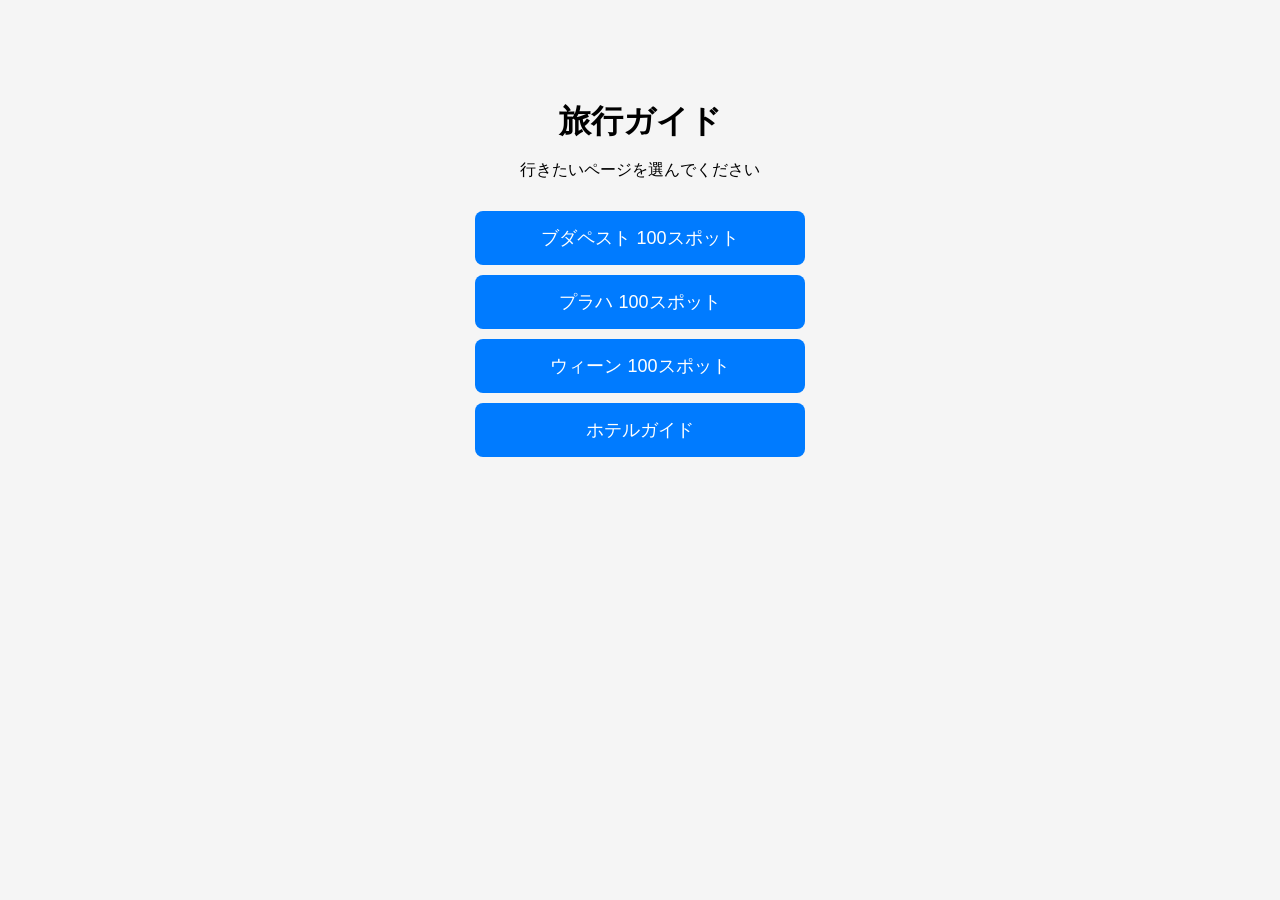
==== index.html @ e3d75ad1 "indexファイルを追加" ====
<!DOCTYPE html>
<html lang="ja">
<head>
  <meta charset="UTF-8">
  <title>旅行ガイド</title>
  <style>
    body {
      font-family: Arial, sans-serif;
      background-color: #f5f5f5;
      text-align: center;
      margin: 0;
      padding: 0;
    }

    .container {
      margin-top: 100px;
    }

    h1 {
      margin-bottom: 10px;
    }

    .button-group {
      margin-top: 30px;
    }

    .btn {
      display: block;
      width: 300px;
      margin: 10px auto;
      padding: 15px;
      background-color: #007BFF;
      color: white;
      text-decoration: none;
      border-radius: 8px;
      font-size: 18px;
      transition: 0.3s;
    }

    .btn:hover {
      background-color: #0056b3;
    }
  </style>
</head>
<body>
  <div class="container">
    <h1>旅行ガイド</h1>
    <p>行きたいページを選んでください</p>

    <div class="button-group">
      <a href="budapest_100_spots.html" class="btn">ブダペスト 100スポット</a>
      <a href="prague_100_spots.html" class="btn">プラハ 100スポット</a>
      <a href="vienna_100_spots.html" class="btn">ウィーン 100スポット</a>
      <a href="hotel_guide.html" class="btn">ホテルガイド</a>
    </div>
  </div>
</body>
</html>
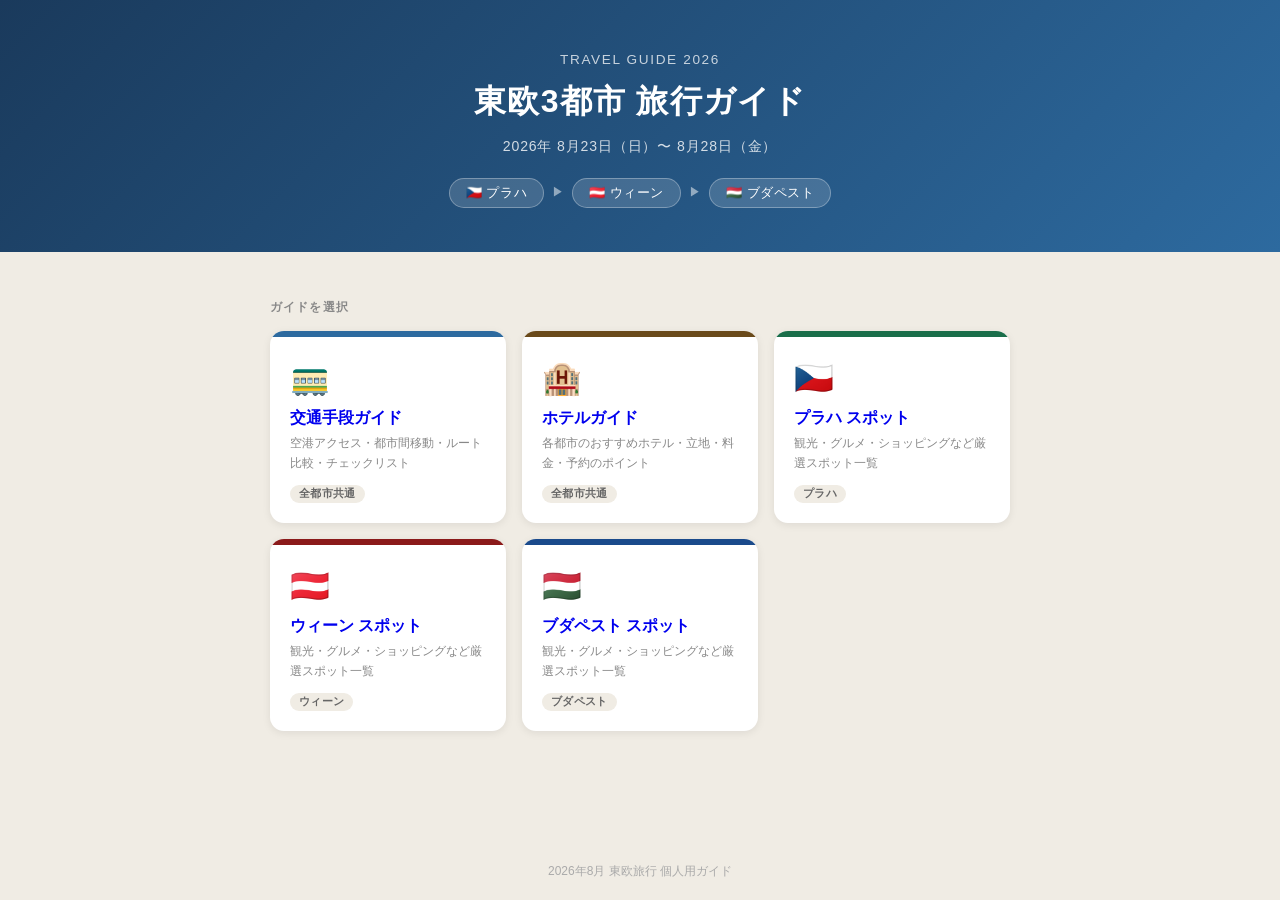
==== commit 2f2e4468: "更新" ====
--- a/index.html
+++ b/index.html
@@ -1,58 +1,227 @@
-<!DOCTYPE html>
-<html lang="ja">
-<head>
-  <meta charset="UTF-8">
-  <title>旅行ガイド</title>
-  <style>
-    body {
-      font-family: Arial, sans-serif;
-      background-color: #f5f5f5;
-      text-align: center;
-      margin: 0;
-      padding: 0;
-    }
-
-    .container {
-      margin-top: 100px;
-    }
-
-    h1 {
-      margin-bottom: 10px;
-    }
-
-    .button-group {
-      margin-top: 30px;
-    }
-
-    .btn {
-      display: block;
-      width: 300px;
-      margin: 10px auto;
-      padding: 15px;
-      background-color: #007BFF;
-      color: white;
-      text-decoration: none;
-      border-radius: 8px;
-      font-size: 18px;
-      transition: 0.3s;
-    }
-
-    .btn:hover {
-      background-color: #0056b3;
-    }
-  </style>
-</head>
-<body>
-  <div class="container">
-    <h1>旅行ガイド</h1>
-    <p>行きたいページを選んでください</p>
-
-    <div class="button-group">
-      <a href="budapest_100_spots.html" class="btn">ブダペスト 100スポット</a>
-      <a href="prague_100_spots.html" class="btn">プラハ 100スポット</a>
-      <a href="vienna_100_spots.html" class="btn">ウィーン 100スポット</a>
-      <a href="hotel_guide.html" class="btn">ホテルガイド</a>
-    </div>
-  </div>
-</body>
-</html>+<!DOCTYPE html>
+<html lang="ja">
+<head>
+  <meta charset="UTF-8">
+  <meta name="viewport" content="width=device-width, initial-scale=1.0">
+  <title>東欧3都市旅行ガイド 2026年8月</title>
+  <style>
+    * { box-sizing: border-box; margin: 0; padding: 0; }
+
+    body {
+      font-family: 'Helvetica Neue', 'Hiragino Sans', 'Meiryo', sans-serif;
+      background: #f0ece4;
+      color: #2c2c2c;
+      min-height: 100vh;
+      display: flex;
+      flex-direction: column;
+    }
+
+    header {
+      background: linear-gradient(135deg, #1a3a5c 0%, #2d6a9f 100%);
+      color: white;
+      text-align: center;
+      padding: 52px 24px 44px;
+    }
+    header .subtitle {
+      font-size: 0.85rem;
+      letter-spacing: 0.12em;
+      opacity: 0.75;
+      margin-bottom: 14px;
+      text-transform: uppercase;
+    }
+    header h1 {
+      font-size: 2rem;
+      font-weight: 700;
+      letter-spacing: 0.04em;
+      line-height: 1.3;
+    }
+    header .dates {
+      margin-top: 14px;
+      font-size: 0.88rem;
+      opacity: 0.8;
+      letter-spacing: 0.06em;
+    }
+    .cities-row {
+      display: flex;
+      justify-content: center;
+      align-items: center;
+      gap: 0;
+      margin-top: 22px;
+      flex-wrap: wrap;
+    }
+    .city-chip {
+      background: rgba(255,255,255,0.15);
+      border: 1px solid rgba(255,255,255,0.3);
+      border-radius: 20px;
+      padding: 5px 16px;
+      font-size: 0.82rem;
+      letter-spacing: 0.04em;
+    }
+    .city-arrow {
+      font-size: 0.75rem;
+      opacity: 0.5;
+      margin: 0 8px;
+    }
+
+    main {
+      flex: 1;
+      max-width: 780px;
+      margin: 0 auto;
+      padding: 48px 20px 64px;
+      width: 100%;
+    }
+
+    .section-label {
+      font-size: 0.72rem;
+      font-weight: 700;
+      letter-spacing: 0.1em;
+      text-transform: uppercase;
+      color: #888;
+      margin-bottom: 16px;
+    }
+
+    /* ─── Card Grid ─────────────────────────── */
+    .cards {
+      display: grid;
+      grid-template-columns: repeat(auto-fit, minmax(220px, 1fr));
+      gap: 16px;
+      margin-bottom: 40px;
+    }
+
+    .card {
+      display: block;
+      text-decoration: none;
+      background: white;
+      border-radius: 14px;
+      overflow: hidden;
+      box-shadow: 0 2px 8px rgba(0,0,0,0.08);
+      transition: transform 0.15s ease, box-shadow 0.15s ease;
+      cursor: pointer;
+    }
+    .card:hover {
+      transform: translateY(-4px);
+      box-shadow: 0 8px 24px rgba(0,0,0,0.13);
+    }
+    .card:active { transform: translateY(-1px); }
+
+    .card-color {
+      height: 6px;
+    }
+    .card-body {
+      padding: 22px 20px 20px;
+    }
+    .card-icon { font-size: 2rem; margin-bottom: 10px; display: block; }
+    .card-title {
+      font-size: 1rem;
+      font-weight: 700;
+      margin-bottom: 6px;
+      line-height: 1.35;
+    }
+    .card-desc {
+      font-size: 0.78rem;
+      color: #888;
+      line-height: 1.55;
+    }
+    .card-tag {
+      display: inline-block;
+      margin-top: 12px;
+      font-size: 0.68rem;
+      font-weight: 600;
+      padding: 2px 9px;
+      border-radius: 20px;
+      background: #f0ece4;
+      color: #666;
+      letter-spacing: 0.03em;
+    }
+
+    /* Color accents per page */
+    .c-prague    { background: #1a6e4a; }
+    .c-vienna    { background: #8b1a1a; }
+    .c-budapest  { background: #1a4a8b; }
+    .c-transport { background: #2d6a9f; }
+    .c-hotel     { background: #6a4a1a; }
+
+    footer {
+      text-align: center;
+      padding: 20px;
+      font-size: 0.75rem;
+      color: #aaa;
+    }
+  </style>
+</head>
+<body>
+
+<header>
+  <div class="subtitle">Travel Guide 2026</div>
+  <h1>東欧3都市 旅行ガイド</h1>
+  <div class="dates">2026年 8月23日（日）〜 8月28日（金）</div>
+  <div class="cities-row">
+    <span class="city-chip">🇨🇿 プラハ</span>
+    <span class="city-arrow">▶</span>
+    <span class="city-chip">🇦🇹 ウィーン</span>
+    <span class="city-arrow">▶</span>
+    <span class="city-chip">🇭🇺 ブダペスト</span>
+  </div>
+</header>
+
+<main>
+  <div class="section-label">ガイドを選択</div>
+  <div class="cards">
+
+    <a class="card" href="transportation_guide.html">
+      <div class="card-color c-transport"></div>
+      <div class="card-body">
+        <span class="card-icon">🚃</span>
+        <div class="card-title">交通手段ガイド</div>
+        <div class="card-desc">空港アクセス・都市間移動・ルート比較・チェックリスト</div>
+        <span class="card-tag">全都市共通</span>
+      </div>
+    </a>
+
+    <a class="card" href="hotel_guide.html">
+      <div class="card-color c-hotel"></div>
+      <div class="card-body">
+        <span class="card-icon">🏨</span>
+        <div class="card-title">ホテルガイド</div>
+        <div class="card-desc">各都市のおすすめホテル・立地・料金・予約のポイント</div>
+        <span class="card-tag">全都市共通</span>
+      </div>
+    </a>
+
+    <a class="card" href="prague_100_spots.html">
+      <div class="card-color c-prague"></div>
+      <div class="card-body">
+        <span class="card-icon">🇨🇿</span>
+        <div class="card-title">プラハ スポット</div>
+        <div class="card-desc">観光・グルメ・ショッピングなど厳選スポット一覧</div>
+        <span class="card-tag">プラハ</span>
+      </div>
+    </a>
+
+    <a class="card" href="vienna_100_spots.html">
+      <div class="card-color c-vienna"></div>
+      <div class="card-body">
+        <span class="card-icon">🇦🇹</span>
+        <div class="card-title">ウィーン スポット</div>
+        <div class="card-desc">観光・グルメ・ショッピングなど厳選スポット一覧</div>
+        <span class="card-tag">ウィーン</span>
+      </div>
+    </a>
+
+    <a class="card" href="budapest_100_spots.html">
+      <div class="card-color c-budapest"></div>
+      <div class="card-body">
+        <span class="card-icon">🇭🇺</span>
+        <div class="card-title">ブダペスト スポット</div>
+        <div class="card-desc">観光・グルメ・ショッピングなど厳選スポット一覧</div>
+        <span class="card-tag">ブダペスト</span>
+      </div>
+    </a>
+
+  </div>
+</main>
+
+<footer>2026年8月 東欧旅行 個人用ガイド</footer>
+
+</body>
+</html>
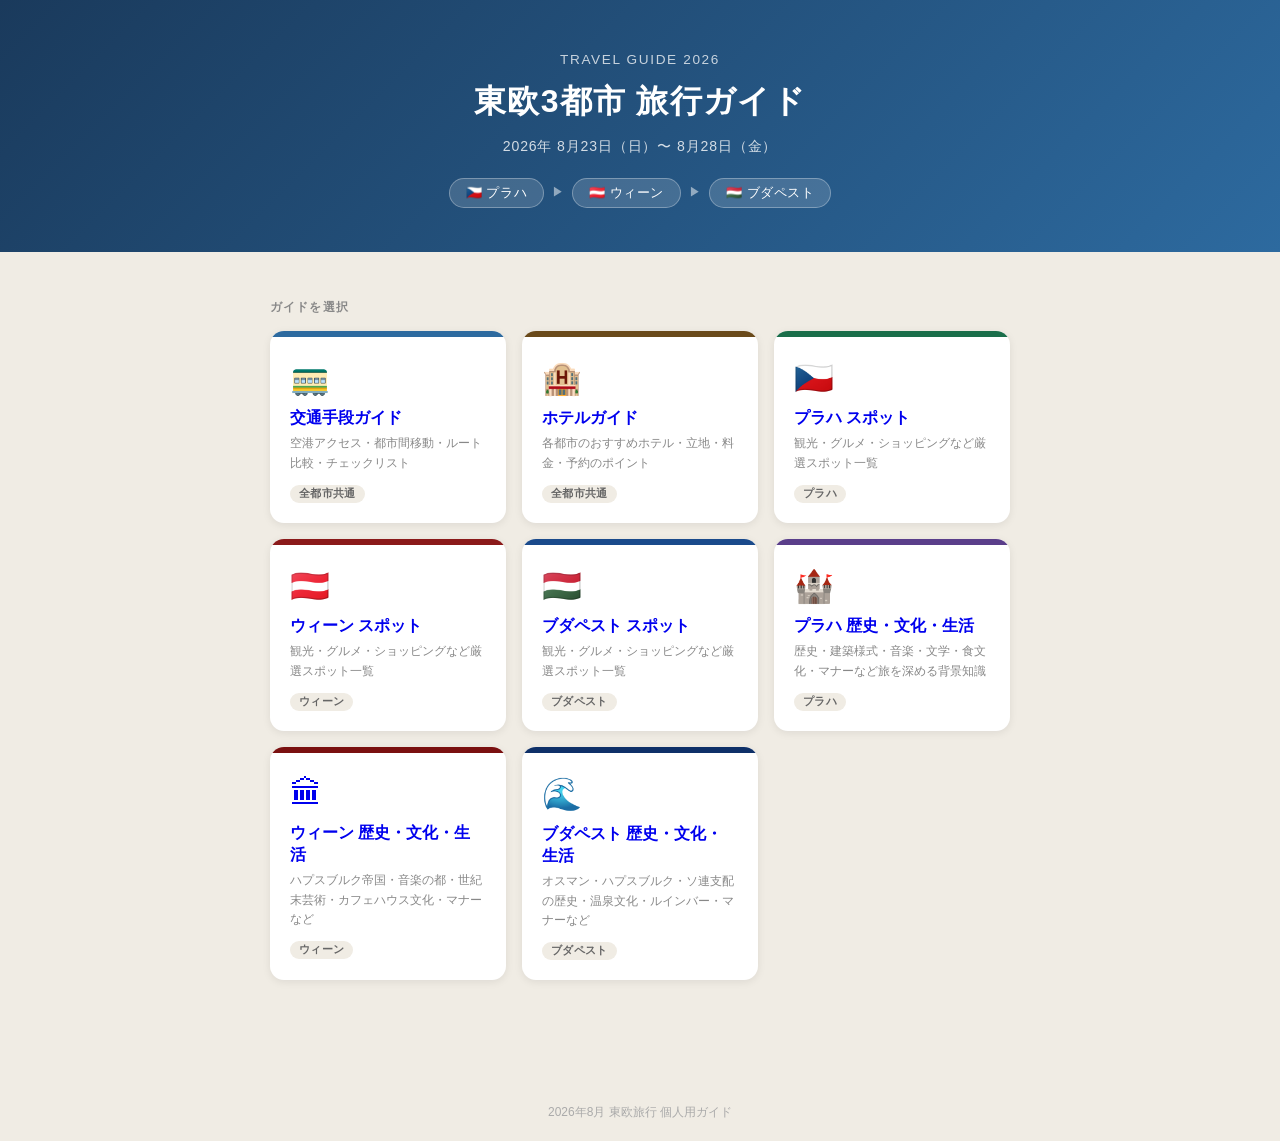
==== commit 70591d0e: "文化を追加" ====
--- a/index.html
+++ b/index.html
@@ -140,6 +140,9 @@
     .c-budapest  { background: #1a4a8b; }
     .c-transport { background: #2d6a9f; }
     .c-hotel     { background: #6a4a1a; }
+    .c-culture   { background: #5a3e8a; }
+    .c-vculture  { background: #7a1010; }
+    .c-bculture  { background: #0f3068; }
 
     footer {
       text-align: center;
@@ -218,6 +221,36 @@
       </div>
     </a>
 
+    <a class="card" href="prague_culture.html">
+      <div class="card-color c-culture"></div>
+      <div class="card-body">
+        <span class="card-icon">🏰</span>
+        <div class="card-title">プラハ 歴史・文化・生活</div>
+        <div class="card-desc">歴史・建築様式・音楽・文学・食文化・マナーなど旅を深める背景知識</div>
+        <span class="card-tag">プラハ</span>
+      </div>
+    </a>
+
+    <a class="card" href="vienna_culture.html">
+      <div class="card-color c-vculture"></div>
+      <div class="card-body">
+        <span class="card-icon">🏛</span>
+        <div class="card-title">ウィーン 歴史・文化・生活</div>
+        <div class="card-desc">ハプスブルク帝国・音楽の都・世紀末芸術・カフェハウス文化・マナーなど</div>
+        <span class="card-tag">ウィーン</span>
+      </div>
+    </a>
+
+    <a class="card" href="budapest_culture.html">
+      <div class="card-color c-bculture"></div>
+      <div class="card-body">
+        <span class="card-icon">🌊</span>
+        <div class="card-title">ブダペスト 歴史・文化・生活</div>
+        <div class="card-desc">オスマン・ハプスブルク・ソ連支配の歴史・温泉文化・ルインバー・マナーなど</div>
+        <span class="card-tag">ブダペスト</span>
+      </div>
+    </a>
+
   </div>
 </main>
 
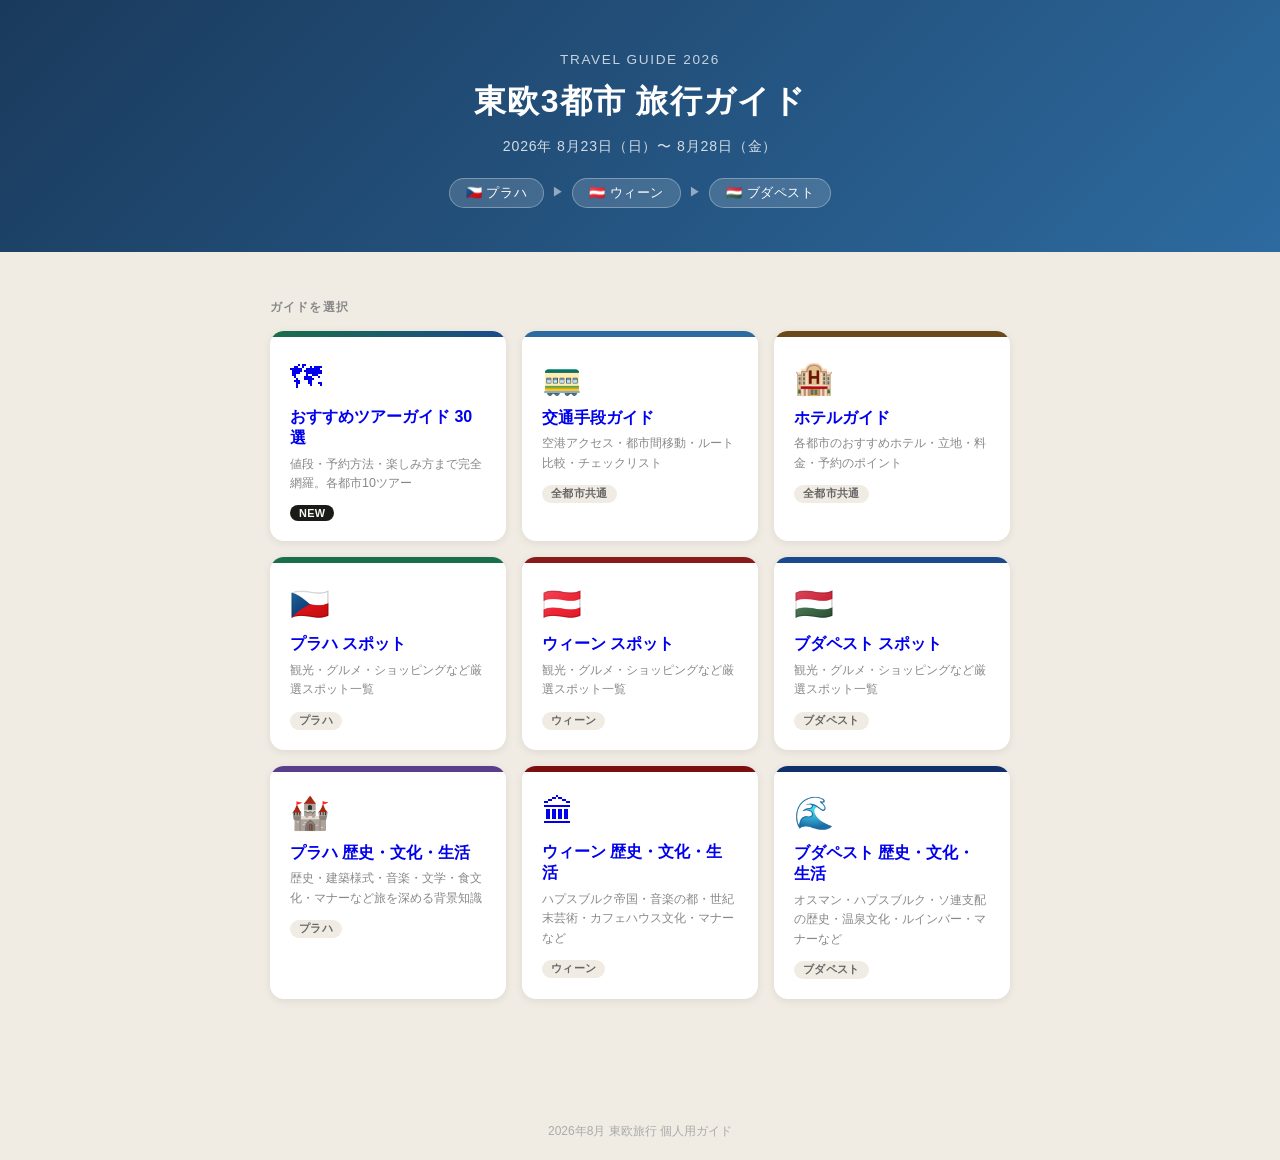
==== commit 49dd09b0: "おすすめツアー一覧を追加" ====
--- a/index.html
+++ b/index.html
@@ -171,6 +171,16 @@
   <div class="section-label">ガイドを選択</div>
   <div class="cards">
 
+    <a class="card" href="tours_guide.html">
+      <div class="card-color" style="background:linear-gradient(90deg,#1a6e4a 0%,#1a4a8b 100%)"></div>
+      <div class="card-body">
+        <span class="card-icon">🗺</span>
+        <div class="card-title">おすすめツアーガイド 30選</div>
+        <div class="card-desc">値段・予約方法・楽しみ方まで完全網羅。各都市10ツアー</div>
+        <span class="card-tag" style="background:#1a1a18;color:#f8f7f4">NEW</span>
+      </div>
+    </a>
+
     <a class="card" href="transportation_guide.html">
       <div class="card-color c-transport"></div>
       <div class="card-body">
